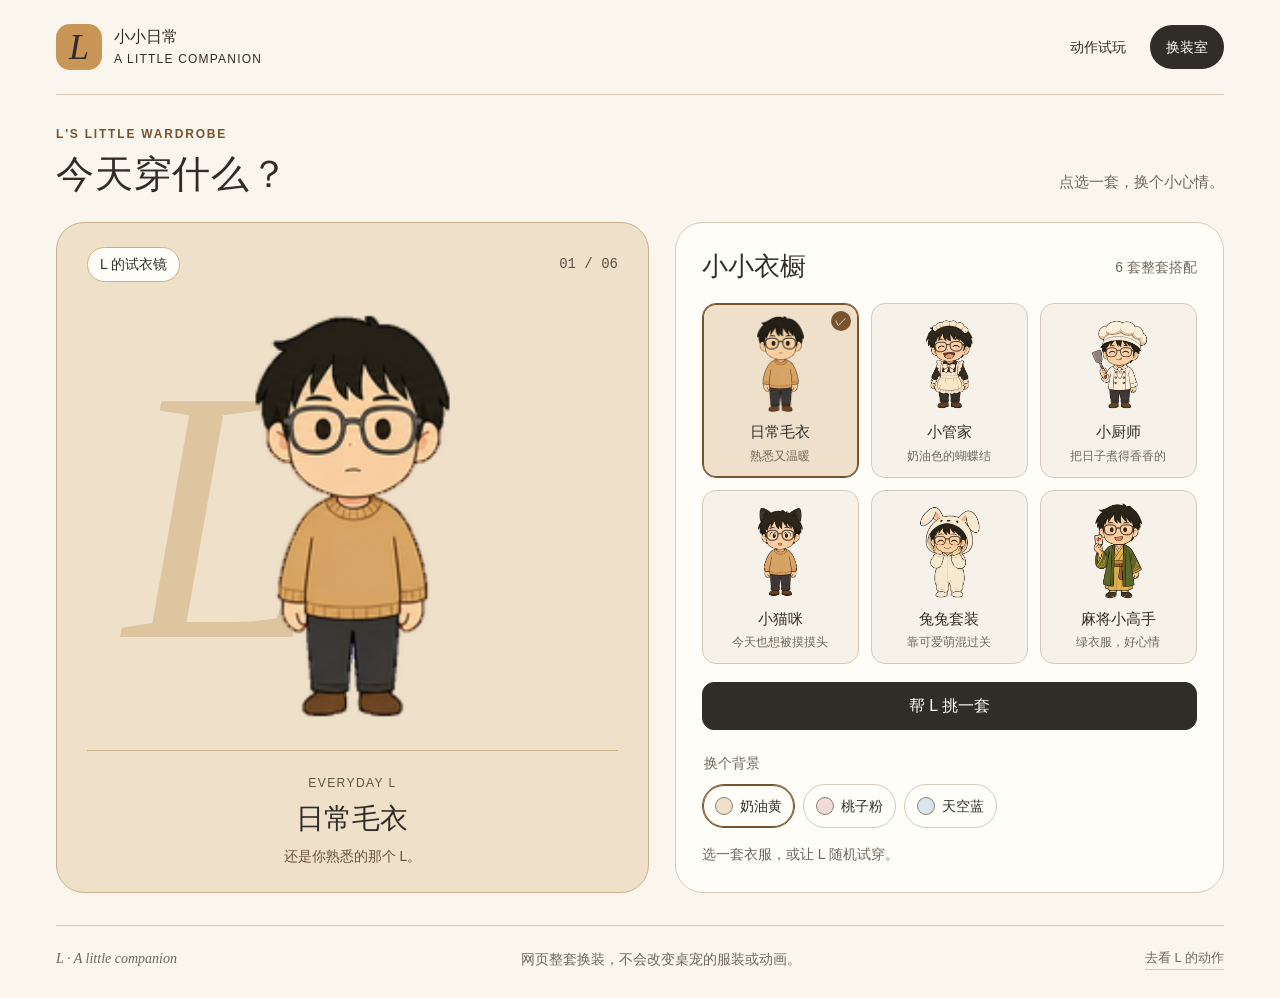
==== dressup.html @ 64b53c02 "Publish L animation showcase and dress-up game" ====
<!doctype html>
<html lang="zh-CN">
<head>
  <meta charset="UTF-8">
  <meta name="viewport" content="width=device-width, initial-scale=1">
  <meta name="theme-color" content="#f4ead9">
  <meta name="description" content="给 L 换一套衣服：日常毛衣、小管家、小厨师、猫耳、兔兔和麻将服。">
  <title>L 的换装室 · 小小日常</title>
  <link rel="icon" type="image/svg+xml" href="data:image/svg+xml,%3Csvg xmlns='http://www.w3.org/2000/svg' viewBox='0 0 32 32'%3E%3Crect width='32' height='32' rx='10' fill='%23ce9a5d'/%3E%3Ctext x='10' y='25' font-family='Georgia,serif' font-size='27' fill='%232c2925'%3EL%3C/text%3E%3C/svg%3E">
  <link rel="stylesheet" href="style.css">
  <link rel="stylesheet" href="dressup.css">
  <script src="dressup.js" defer></script>
</head>
<body class="dressup-page">
  <a class="skip-link" href="#closet">跳到衣橱</a>
  <div class="page-shell">
    <header class="site-header">
      <a class="brand" href="index.html" aria-label="L 的小小日常首页"><span class="brand-mark">L</span><span>小小日常<small>A LITTLE COMPANION</small></span></a>
      <nav class="site-nav" aria-label="网站导航"><a href="index.html">动作试玩</a><a href="dressup.html" aria-current="page">换装室</a></nav>
    </header>
    <main>
      <div class="room-heading"><div><p class="eyebrow">L'S LITTLE WARDROBE</p><h1>今天穿什么？</h1></div><p>点选一套，换个小心情。</p></div>
      <section class="dressing-room" aria-label="L 换装小游戏">
        <div class="fitting-card" id="fitting-card" data-background="honey">
          <div class="fitting-top"><span class="pill">L 的试衣镜</span><select id="mobile-outfit" aria-label="选择 L 的服装"><option value="original">日常毛衣</option><option value="butler">小管家</option><option value="chef">小厨师</option><option value="cat">小猫咪</option><option value="bunny">兔兔套装</option><option value="mahjong">麻将小高手</option></select><span class="outfit-index" id="outfit-index">01 / 06</span></div>
          <div class="fitting-stage" id="fitting-stage" aria-busy="false">
            <span class="fitting-letter" aria-hidden="true">L</span>
            <img class="dressed-l" id="dressed-l" src="original.png" width="384" height="416" alt="L 穿着驼色毛衣，戴着深灰圆眼镜">
          </div>
          <div class="fitting-caption"><span id="outfit-en">EVERYDAY L</span><h2 id="outfit-name">日常毛衣</h2><p id="outfit-caption">还是你熟悉的那个 L。</p></div>
        </div>
        <div class="closet-panel" id="closet">
          <div class="closet-heading"><h2>小小衣橱</h2><span>6 套整套搭配</span></div>
          <div class="outfit-grid" role="group" aria-label="选择整套服装">
            <button class="outfit-card selected" data-outfit="original" aria-pressed="true"><span class="outfit-thumb"><img src="original.png" width="192" height="208" alt=""></span><span class="outfit-label">日常毛衣</span><small>熟悉又温暖</small><span class="outfit-check" aria-hidden="true">✓</span></button>
            <button class="outfit-card" data-outfit="butler" aria-pressed="false" disabled><span class="outfit-thumb"><img src="butler.webp" width="1024" height="1536" alt=""></span><span class="outfit-label">小管家</span><small>奶油色的蝴蝶结</small><span class="outfit-check" aria-hidden="true">✓</span></button>
            <button class="outfit-card" data-outfit="chef" aria-pressed="false" disabled><span class="outfit-thumb"><img src="chef.webp" width="1024" height="1536" alt=""></span><span class="outfit-label">小厨师</span><small>把日子煮得香香的</small><span class="outfit-check" aria-hidden="true">✓</span></button>
            <button class="outfit-card" data-outfit="cat" aria-pressed="false" disabled><span class="outfit-thumb"><img src="cat.webp" width="1024" height="1536" alt=""></span><span class="outfit-label">小猫咪</span><small>今天也想被摸摸头</small><span class="outfit-check" aria-hidden="true">✓</span></button>
            <button class="outfit-card" data-outfit="bunny" aria-pressed="false" disabled><span class="outfit-thumb"><img src="bunny.webp" width="1024" height="1536" alt=""></span><span class="outfit-label">兔兔套装</span><small>靠可爱萌混过关</small><span class="outfit-check" aria-hidden="true">✓</span></button>
            <button class="outfit-card" data-outfit="mahjong" aria-pressed="false" disabled><span class="outfit-thumb"><img src="mahjong.webp" width="1024" height="1536" alt=""></span><span class="outfit-label">麻将小高手</span><small>绿衣服，好心情</small><span class="outfit-check" aria-hidden="true">✓</span></button>
          </div>
          <button class="random-button" id="random-outfit" disabled>帮 L 挑一套</button>
          <fieldset class="background-picker"><legend>换个背景</legend><div class="background-options"><button data-background="honey" aria-pressed="true"><span class="swatch honey" aria-hidden="true"></span>奶油黄</button><button data-background="rose" aria-pressed="false"><span class="swatch rose" aria-hidden="true"></span>桃子粉</button><button data-background="blue" aria-pressed="false"><span class="swatch blue" aria-hidden="true"></span>天空蓝</button></div></fieldset>
          <p class="room-status" id="room-status" role="status">选一套衣服，或让 L 随机试穿。</p>
          <p class="room-error" id="room-error" role="alert" hidden></p>
          <noscript><p>请启用 JavaScript 来给 L 换装。</p></noscript>
        </div>
      </section>
    </main>
    <footer><span>L · A little companion</span><p>网页整套换装，不会改变桌宠的服装或动画。</p><a href="index.html">去看 L 的动作</a></footer>
  </div>
</body>
</html>
---- style.css ----
:root{--paper:#faf6ee;--ink:#302d28;--muted:#70665b;--line:#d7c9b7;--camel:#c99657;--camel-deep:#78542e;--stage:#eee0c9;--cream:#fffdf8;--accent:#984c35;--radius:24px;font-family:"PingFang SC","Hiragino Sans GB","Microsoft YaHei",sans-serif;color:var(--ink);background:var(--paper);font-synthesis:none}
*{box-sizing:border-box}html{scroll-behavior:smooth;scroll-padding-top:24px}body{margin:0;font-size:1rem;line-height:1.6}button,a{-webkit-tap-highlight-color:transparent}button{font:inherit;color:inherit;cursor:pointer}a{color:inherit;text-decoration:none}button:focus-visible,a:focus-visible{outline:3px solid var(--accent);outline-offset:5px}button[disabled]{cursor:wait;opacity:.6}[hidden]{display:none!important}.page-shell{max-width:1264px;margin:auto;padding:0 48px}.skip-link{position:fixed;left:16px;top:-100px;background:var(--ink);color:white;padding:12px;z-index:10}.skip-link:focus{top:16px}
.site-header{display:flex;align-items:center;justify-content:space-between;gap:24px;padding:24px 0;border-bottom:1px solid var(--line)}.brand{display:flex;align-items:center;gap:12px;font-size:1rem;font-weight:600;line-height:1.4}.brand-mark{display:flex;align-items:center;justify-content:center;width:46px;height:46px;border-radius:14px;background:var(--camel);font:italic 36px Georgia,serif}.brand small{display:block;font-size:.65rem;letter-spacing:.16em;font-weight:500;margin-top:3px}.header-note{font-size:.875rem;color:var(--muted)}.header-link{font-size:.875rem;padding:8px 0;border-bottom:1px solid var(--ink)}.intro{display:flex;align-items:flex-end;justify-content:space-between;gap:32px;margin:42px 0 30px}.eyebrow{margin:0;font-size:.75rem;letter-spacing:.15em;font-weight:600;color:var(--camel-deep)}h1{font-family:"Songti SC","STSong",Georgia,serif;font-size:clamp(2.1rem,4.1vw,3.35rem);line-height:1.25;font-weight:500;letter-spacing:.02em;margin:10px 0 0}h1 em{font-family:Georgia,serif;color:var(--accent);font-size:1.2em;font-weight:400}.intro-copy{font-size:.9375rem;color:var(--muted);margin:0 0 5px;line-height:1.8}
.playground{display:grid;grid-template-columns:minmax(0,1.4fr) minmax(320px,1fr);gap:24px;align-items:stretch}.stage-card{position:relative;overflow:hidden;background:var(--stage);border:1px solid #ddc9ad;border-radius:var(--radius);padding:24px 30px 28px;display:flex;flex-direction:column;min-height:574px}.stage-topline{display:flex;align-items:center;justify-content:space-between;gap:8px;position:relative;z-index:2}.pill{font-size:.8125rem;border:1px solid #bdab92;border-radius:30px;padding:5px 12px;color:#62533f;background:#f7efdf}.frame-label{font:12px ui-monospace,SFMono-Regular,monospace;color:#655b4e;letter-spacing:.08em}.stage{position:relative;min-height:373px;display:flex;align-items:center;justify-content:center;flex:1;isolation:isolate}.stage-letter{position:absolute;font:italic 380px/.9 Georgia,serif;color:#dcc5a2;left:3%;top:50%;transform:translateY(-50%);z-index:-2;user-select:none}.stage-orbit{position:absolute;width:326px;height:326px;max-width:90%;border:1px solid #c9b18b;border-radius:50%;left:50%;top:49%;transform:translate(-50%,-50%);z-index:-1}.sprite{width:288px;height:312px;flex-shrink:0;background-repeat:no-repeat;position:relative;z-index:2;transform:translateY(8px)}.sprite img{width:100%;height:100%;object-fit:contain}.ground{position:absolute;width:175px;height:18px;border-radius:50%;background:#cfb48d;bottom:18px;left:50%;transform:translateX(-50%);opacity:.4;filter:blur(7px);z-index:0}.stage-corner{position:absolute;right:0;bottom:15px;font:italic 15px Georgia,serif;color:#7a6447;transform:rotate(-5deg)}.stage-bottomline{display:flex;align-items:flex-end;justify-content:space-between;gap:20px;border-top:1px solid #cfb998;padding-top:20px;z-index:2}.state-kicker{font-size:.6875rem;letter-spacing:.15em;color:var(--camel-deep)}.stage-bottomline h2{font-family:"Songti SC","STSong",serif;font-size:1.7rem;margin:2px 0 0;font-weight:500;line-height:1.3}.stage-bottomline p{margin:0 0 2px;font-size:.875rem;color:#66533c}.asset-error{color:var(--accent);font-size:.875rem;margin:10px 0 0}
.control-panel{padding:26px 24px 22px;border:1px solid var(--line);border-radius:var(--radius);background:var(--cream)}.control-panel h2{margin:7px 0 6px;font-family:"Songti SC","STSong",serif;font-size:1.7rem;font-weight:500;line-height:1.4}.panel-copy{font-size:.875rem;color:var(--muted);margin:0 0 22px}.action-grid{display:grid;grid-template-columns:repeat(2,minmax(0,1fr));gap:9px}.action{display:flex;align-items:center;gap:10px;position:relative;text-align:left;min-height:68px;background:transparent;border:1px solid var(--line);padding:11px 12px;border-radius:12px;transition:background .18s ease,border-color .18s ease,box-shadow .18s ease}.action:last-child{grid-column:1/-1}.action:hover{background:#f4ebdf;border-color:#a88961}.action.active{background:#ece0ce;border-color:#977246;box-shadow:inset 0 0 0 1px #977246}.action-no{font:11px ui-monospace,SFMono-Regular,monospace;color:var(--muted);align-self:flex-start;margin-top:5px}.action>span:nth-child(2){font-size:.875rem;white-space:nowrap}.action small{display:block;font-size:.625rem;letter-spacing:.055em;line-height:1.5;color:var(--muted);margin-top:3px}.selected-mark{margin-left:auto;width:5px;height:5px;flex-shrink:0;border-radius:50%;background:transparent}.active .selected-mark{background:var(--camel-deep)}.playback{display:flex;gap:10px;margin-top:22px}.play-button,.step-button{min-height:46px;display:flex;align-items:center;justify-content:center;gap:8px;border-radius:10px;border:1px solid var(--ink);font-size:.875rem;transition:background .18s ease}.play-button{background:var(--ink);color:var(--cream);flex:1}.play-button:hover{background:#554939}.step-button{background:transparent;padding:10px 14px;border-color:var(--line)}.step-button:hover{background:#f3e8d8}.playback svg{width:17px;height:17px;fill:none;stroke:currentColor;stroke-width:1.8;stroke-linejoin:round}.play-note{margin:11px 0 0;color:var(--muted);font-size:.75rem;line-height:1.7}
.about{display:grid;grid-template-columns:.8fr 1.4fr;gap:55px;border-top:1px solid var(--line);margin-top:45px;padding:34px 0 40px;align-items:center}.about h2{font-family:"Songti SC","STSong",serif;font-size:1.75rem;line-height:1.5;font-weight:500;margin:8px 0 0}.about-body>p{margin:0;font-size:1rem;line-height:1.9;max-width:600px;color:#62594e}.character-notes{display:flex;flex-wrap:wrap;gap:8px 20px;margin-top:17px}.character-notes span{font-size:.8125rem;display:inline-flex;align-items:center;gap:8px}.character-notes span:before{content:"";width:3px;height:3px;background:var(--camel-deep);border-radius:50%}footer{display:flex;align-items:center;justify-content:space-between;gap:18px;padding:22px 0 28px;border-top:1px solid var(--line);font-size:.75rem;color:var(--muted)}footer>span{font-family:Georgia,serif;font-style:italic;font-size:.875rem}footer p{margin:0;text-align:center}footer a{font-size:.8125rem;border-bottom:1px solid var(--line);white-space:nowrap}
@media(min-width:1350px){.stage-card{min-height:594px}.stage{min-height:394px}.sprite{width:307.2px;height:332.8px}.ground{bottom:16px}}
@media(max-width:1000px){.page-shell{padding:0 30px}.playground{grid-template-columns:minmax(0,1.2fr) minmax(300px,1fr);gap:18px}.stage-card{padding:24px;min-height:586px}.control-panel{padding:24px 18px}.action{gap:7px;padding:10px 9px}.stage-bottomline{align-items:flex-start;flex-direction:column;gap:7px}.intro-copy{font-size:.875rem}.stage-letter{font-size:320px}.stage-corner{right:-10px;font-size:13px}.about{gap:30px}}
@media(max-width:760px){.page-shell{padding:0 20px}.site-header{padding:18px 0}.header-note{display:none}.intro{margin:30px 0 24px;align-items:flex-start;flex-direction:column;gap:12px}.intro-copy br{display:none}.intro-copy{font-size:.875rem}.eyebrow{font-size:.6875rem}h1{font-size:2.25rem}.playground{grid-template-columns:1fr;gap:18px}.stage-card{padding:20px 22px 22px;min-height:490px}.stage{min-height:330px}.stage-letter{font-size:315px;left:10%}.stage-orbit{width:276px;height:276px}.sprite{width:268.8px;height:291.2px}.stage-bottomline{flex-direction:row;align-items:flex-end;gap:10px}.stage-bottomline h2{font-size:1.5rem}.stage-bottomline p{font-size:.8125rem}.control-panel{padding:24px}.action-grid{grid-template-columns:repeat(3,minmax(0,1fr))}.action:last-child{grid-column:auto}.action{min-height:73px;padding:10px;gap:5px}.action-no{font-size:10px;margin-top:4px}.action>span:nth-child(2){font-size:.875rem}.selected-mark{display:none}.about{grid-template-columns:1fr;gap:18px;margin-top:32px;padding:28px 0}.about h2 br{display:none}.about h2{font-size:1.5rem}.about-body>p{font-size:.9375rem}footer{flex-wrap:wrap;gap:14px;padding:20px 0}footer p{order:3;text-align:left;flex-basis:100%;font-size:.75rem}}
@media(max-width:420px){.page-shell{padding:0 16px}.control-panel{padding:22px 16px}.action{flex-direction:column;align-items:flex-start;gap:3px;padding:9px 11px}.action-no{font-size:10px;margin:0}.action small{font-size:.6rem;margin-top:1px}.stage-card{padding:18px 18px 22px}.stage-corner{font-size:12px;right:-4px}.stage-bottomline p{max-width:155px}.stage-letter{left:4%}h1{font-size:2rem}}
@media(prefers-reduced-motion:reduce){html{scroll-behavior:auto}*,*:before,*:after{transition:none!important;animation:none!important}}
.brand small,.state-kicker,.action-no,.action small,.eyebrow{font-size:.75rem}.brand small{letter-spacing:.1em}.mobile-action{display:none}.header-links{display:flex;gap:20px;flex-shrink:0}.header-links a{white-space:nowrap;min-height:44px;display:flex;align-items:center}
@media(max-width:760px){.stage-topline .pill{display:none}.mobile-action{display:block;min-height:44px;max-width:75%;padding:8px 30px 8px 12px;font:inherit;font-size:.875rem;color:var(--ink);border:1px solid #a58a64;border-radius:10px;background:#f7efdf;cursor:pointer}.mobile-action:focus-visible{outline:3px solid var(--accent);outline-offset:4px}.action-no,.action small,.eyebrow{font-size:.75rem}}
@media(max-width:760px){.header-links{gap:14px}.site-header .brand small{display:none}}
---- dressup.css ----
.site-nav{display:flex;gap:8px;font-size:.875rem}.site-nav a{min-height:44px;display:flex;align-items:center;padding:8px 16px;border-radius:25px}.site-nav a:hover{background:#eee0ce}.site-nav a[aria-current]{background:var(--ink);color:var(--cream)}
.room-heading{display:flex;align-items:flex-end;justify-content:space-between;gap:24px;margin:30px 0 24px}.room-heading h1{font-size:clamp(2rem,3vw,2.7rem);margin-top:6px}.room-heading>p{font-size:.9375rem;color:var(--muted);margin:0 0 4px}
.dressing-room{display:grid;grid-template-columns:minmax(0,1.08fr) minmax(0,1fr);gap:26px;margin-bottom:32px;align-items:stretch}.fitting-card{--fitting-bg:#eee0c9;--fitting-mark:#ddc5a0;--fitting-line:#c8b18b;background:var(--fitting-bg);border:1px solid var(--fitting-line);border-radius:28px;padding:24px 30px;display:flex;flex-direction:column;overflow:hidden;transition:background-color .2s,border-color .2s}.fitting-card[data-background=rose]{--fitting-bg:#f2dad5;--fitting-mark:#e5beb7;--fitting-line:#d9b7b0}.fitting-card[data-background=blue]{--fitting-bg:#dae5ed;--fitting-mark:#bdcedc;--fitting-line:#b0c2d0}.fitting-top{display:flex;align-items:center;justify-content:space-between;gap:12px}.fitting-top .pill{color:var(--ink);background:var(--cream);border-color:var(--fitting-line);font-size:.875rem}.outfit-index{font:.875rem ui-monospace,SFMono-Regular,monospace;color:#5c5144}.fitting-stage{position:relative;display:flex;align-items:center;justify-content:center;min-height:414px;flex:1;isolation:isolate}.fitting-letter{position:absolute;z-index:-1;font:italic 360px/1 Georgia,serif;color:var(--fitting-mark);left:7%;top:50%;transform:translateY(-50%);user-select:none}.dressed-l{width:100%;height:420px;object-fit:contain;position:relative;transition:opacity .16s;filter:none}.fitting-stage[aria-busy=true] .dressed-l{opacity:.55}.fitting-caption{text-align:center;border-top:1px solid var(--fitting-line);padding-top:18px}.fitting-caption>span{font-size:.75rem;letter-spacing:.12em;color:#62533f}.fitting-caption h2{font-family:"Songti SC","STSong",serif;font-size:1.75rem;font-weight:500;margin:2px 0}.fitting-caption p{margin:4px 0 0;font-size:.875rem;color:#66533c}
.closet-panel{padding:26px;border:1px solid var(--line);border-radius:28px;background:var(--cream)}.closet-heading{display:flex;align-items:center;justify-content:space-between;gap:10px;margin-bottom:18px}.closet-heading h2{font-family:"Songti SC","STSong",serif;font-size:1.6rem;font-weight:500;line-height:1.4;margin:0}.closet-heading>span{font-size:.875rem;color:var(--muted)}.outfit-grid{display:grid;grid-template-columns:repeat(3,minmax(0,1fr));gap:12px}.outfit-card{position:relative;min-width:0;display:flex;flex-direction:column;align-items:center;border:1px solid var(--line);border-radius:14px;background:#f7f2e9;padding:10px 8px 12px;transition:background-color .18s,border-color .18s;text-align:center}.outfit-card:hover{border-color:#a18058;background:#eee3d1}.outfit-card.selected{border-color:var(--camel-deep);background:#eee0cb;box-shadow:inset 0 0 0 1px var(--camel-deep)}.outfit-thumb{width:100%;height:100px;display:flex;align-items:center;justify-content:center;margin-bottom:7px}.outfit-thumb img{width:100%;height:100%;object-fit:contain}.reference-thumb img{border-radius:9px;width:100px;max-width:100%;object-fit:cover}.outfit-label{font-size:.9375rem;font-weight:600;line-height:1.5}.outfit-card small{font-size:.75rem;color:var(--muted);line-height:1.5;margin-top:3px}.outfit-check{display:none;position:absolute;top:7px;right:7px;background:var(--camel-deep);color:white;border-radius:50%;width:20px;height:20px;font-size:.75rem;line-height:20px}.selected .outfit-check{display:block}.random-button{width:100%;min-height:48px;border:1px solid var(--ink);border-radius:12px;background:var(--ink);color:var(--cream);font-size:1rem;margin-top:18px}.random-button:hover{background:#554939}.background-picker{padding:0;margin:22px 0 0;border:0;min-width:0}.background-picker legend{font-size:.875rem;color:var(--muted);margin-bottom:10px}.background-options{display:flex;gap:8px;flex-wrap:wrap}.background-options button{display:flex;align-items:center;gap:7px;background:transparent;border:1px solid var(--line);border-radius:25px;min-height:44px;padding:8px 12px;font-size:.875rem}.background-options button:hover{background:#f5eadb}.background-options button[aria-pressed=true]{border-color:var(--camel-deep);box-shadow:inset 0 0 0 1px var(--camel-deep)}.swatch{width:18px;height:18px;border:1px solid #8c8173;border-radius:50%;flex:none}.swatch.honey{background:#eee0c9}.swatch.rose{background:#f2dad5}.swatch.blue{background:#dae5ed}.room-status{font-size:.875rem;margin:15px 0 0;color:var(--muted);min-height:1.5em}.room-error{font-size:.875rem;color:var(--accent);margin:8px 0 0}.dressup-page footer{font-size:.875rem}.dressup-page footer p{font-size:.875rem}
@media(max-width:1050px){.dressing-room{gap:18px;grid-template-columns:minmax(0,1fr) minmax(0,1fr)}.closet-panel{padding:22px 18px}.outfit-grid{gap:9px}.outfit-card small{min-height:36px}.fitting-card{padding:22px}.fitting-letter{left:0;font-size:300px}.background-options button{padding:8px 10px}}
@media(max-width:760px){.room-heading{margin:22px 0 18px;gap:6px;align-items:flex-start;flex-direction:column}.room-heading h1{font-size:2rem}.room-heading>p{font-size:.875rem}.dressing-room{grid-template-columns:1fr;gap:16px;margin-bottom:24px}.fitting-card{padding:18px 20px 20px}.fitting-stage{min-height:272px}.dressed-l{height:280px}.fitting-letter{font-size:260px;left:12%}.fitting-caption{padding-top:12px}.fitting-caption h2{font-size:1.5rem}.fitting-caption p{font-size:.875rem}.closet-panel{padding:22px 18px}.outfit-card small{min-height:0}.site-nav{gap:2px}.site-nav a{padding:8px 12px}.dressup-page .brand small{font-size:.75rem;letter-spacing:0}.closet-heading>span{font-size:.875rem}.background-options{gap:8px}}
#mobile-outfit{display:none;font:inherit;font-size:.875rem;color:var(--ink);background:var(--cream);min-height:44px;max-width:75%;border:1px solid var(--fitting-line);border-radius:10px;padding:8px 28px 8px 12px}#mobile-outfit:focus-visible{outline:3px solid var(--accent);outline-offset:4px}
@media(max-width:760px){#mobile-outfit{display:block}.fitting-top .pill{display:none}.dressup-page .brand small{display:none}.dressup-page .site-header{gap:12px}.site-nav{flex-shrink:0}.site-nav a{white-space:nowrap}}
@media(max-width:370px){.site-nav a{padding:8px}.brand{gap:8px}.brand-mark{width:38px;height:42px}.dressup-page .brand small{display:none}.outfit-card small{min-height:36px}.background-options button{padding:8px}}
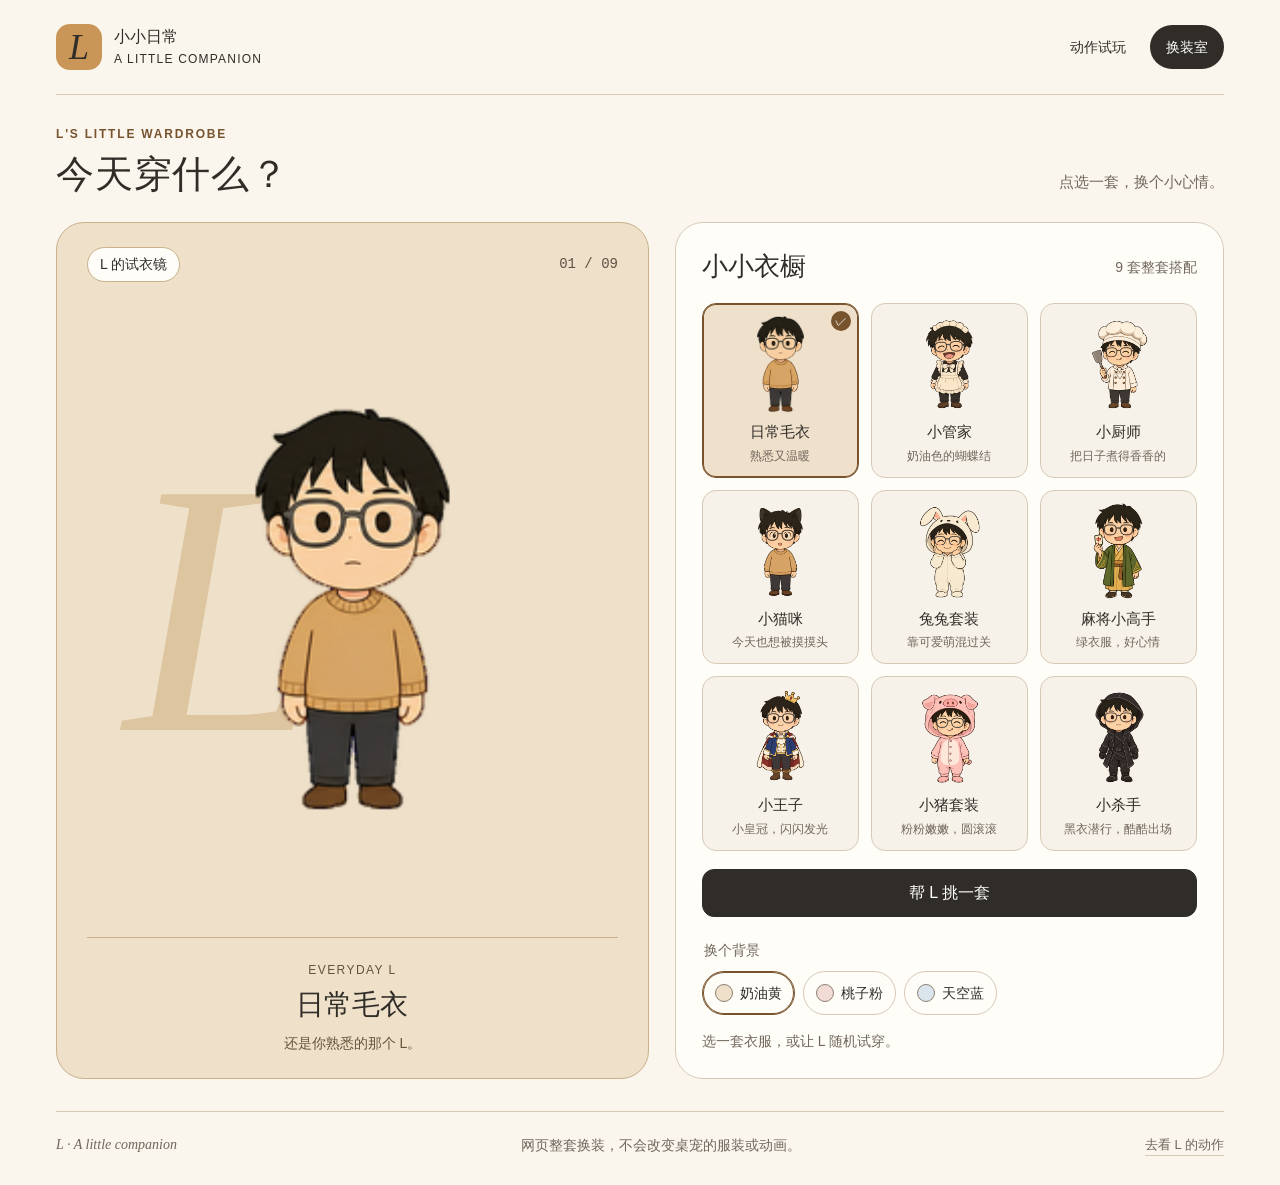
==== commit 90f5b87e: "Add prince, pig and stealth outfits for L" ====
--- a/dressup.html
+++ b/dressup.html
@@ -4,12 +4,12 @@
   <meta charset="UTF-8">
   <meta name="viewport" content="width=device-width, initial-scale=1">
   <meta name="theme-color" content="#f4ead9">
-  <meta name="description" content="给 L 换一套衣服：日常毛衣、小管家、小厨师、猫耳、兔兔和麻将服。">
+  <meta name="description" content="给 L 换一套衣服：日常毛衣、小管家、小厨师、小猫咪、兔兔、麻将服、小王子、小猪和小杀手，9 套搭配随心挑。">
   <title>L 的换装室 · 小小日常</title>
   <link rel="icon" type="image/svg+xml" href="data:image/svg+xml,%3Csvg xmlns='http://www.w3.org/2000/svg' viewBox='0 0 32 32'%3E%3Crect width='32' height='32' rx='10' fill='%23ce9a5d'/%3E%3Ctext x='10' y='25' font-family='Georgia,serif' font-size='27' fill='%232c2925'%3EL%3C/text%3E%3C/svg%3E">
   <link rel="stylesheet" href="style.css">
   <link rel="stylesheet" href="dressup.css">
-  <script src="dressup.js" defer></script>
+  <script src="dressup.js?v=20261003-9" defer></script>
 </head>
 <body class="dressup-page">
   <a class="skip-link" href="#closet">跳到衣橱</a>
@@ -22,7 +22,7 @@
       <div class="room-heading"><div><p class="eyebrow">L'S LITTLE WARDROBE</p><h1>今天穿什么？</h1></div><p>点选一套，换个小心情。</p></div>
       <section class="dressing-room" aria-label="L 换装小游戏">
         <div class="fitting-card" id="fitting-card" data-background="honey">
-          <div class="fitting-top"><span class="pill">L 的试衣镜</span><select id="mobile-outfit" aria-label="选择 L 的服装"><option value="original">日常毛衣</option><option value="butler">小管家</option><option value="chef">小厨师</option><option value="cat">小猫咪</option><option value="bunny">兔兔套装</option><option value="mahjong">麻将小高手</option></select><span class="outfit-index" id="outfit-index">01 / 06</span></div>
+          <div class="fitting-top"><span class="pill">L 的试衣镜</span><select id="mobile-outfit" aria-label="选择 L 的服装"><option value="original">日常毛衣</option><option value="butler">小管家</option><option value="chef">小厨师</option><option value="cat">小猫咪</option><option value="bunny">兔兔套装</option><option value="mahjong">麻将小高手</option><option value="prince">小王子</option><option value="pig">小猪套装</option><option value="assassin">小杀手</option></select><span class="outfit-index" id="outfit-index">01 / 09</span></div>
           <div class="fitting-stage" id="fitting-stage" aria-busy="false">
             <span class="fitting-letter" aria-hidden="true">L</span>
             <img class="dressed-l" id="dressed-l" src="original.png" width="384" height="416" alt="L 穿着驼色毛衣，戴着深灰圆眼镜">
@@ -30,7 +30,7 @@
           <div class="fitting-caption"><span id="outfit-en">EVERYDAY L</span><h2 id="outfit-name">日常毛衣</h2><p id="outfit-caption">还是你熟悉的那个 L。</p></div>
         </div>
         <div class="closet-panel" id="closet">
-          <div class="closet-heading"><h2>小小衣橱</h2><span>6 套整套搭配</span></div>
+          <div class="closet-heading"><h2>小小衣橱</h2><span>9 套整套搭配</span></div>
           <div class="outfit-grid" role="group" aria-label="选择整套服装">
             <button class="outfit-card selected" data-outfit="original" aria-pressed="true"><span class="outfit-thumb"><img src="original.png" width="192" height="208" alt=""></span><span class="outfit-label">日常毛衣</span><small>熟悉又温暖</small><span class="outfit-check" aria-hidden="true">✓</span></button>
             <button class="outfit-card" data-outfit="butler" aria-pressed="false" disabled><span class="outfit-thumb"><img src="butler.webp" width="1024" height="1536" alt=""></span><span class="outfit-label">小管家</span><small>奶油色的蝴蝶结</small><span class="outfit-check" aria-hidden="true">✓</span></button>
@@ -38,6 +38,9 @@
             <button class="outfit-card" data-outfit="cat" aria-pressed="false" disabled><span class="outfit-thumb"><img src="cat.webp" width="1024" height="1536" alt=""></span><span class="outfit-label">小猫咪</span><small>今天也想被摸摸头</small><span class="outfit-check" aria-hidden="true">✓</span></button>
             <button class="outfit-card" data-outfit="bunny" aria-pressed="false" disabled><span class="outfit-thumb"><img src="bunny.webp" width="1024" height="1536" alt=""></span><span class="outfit-label">兔兔套装</span><small>靠可爱萌混过关</small><span class="outfit-check" aria-hidden="true">✓</span></button>
             <button class="outfit-card" data-outfit="mahjong" aria-pressed="false" disabled><span class="outfit-thumb"><img src="mahjong.webp" width="1024" height="1536" alt=""></span><span class="outfit-label">麻将小高手</span><small>绿衣服，好心情</small><span class="outfit-check" aria-hidden="true">✓</span></button>
+            <button class="outfit-card" data-outfit="prince" aria-pressed="false" disabled><span class="outfit-thumb"><img src="prince.webp" width="1024" height="1536" alt="" loading="lazy"></span><span class="outfit-label">小王子</span><small>小皇冠，闪闪发光</small><span class="outfit-check" aria-hidden="true">✓</span></button>
+            <button class="outfit-card" data-outfit="pig" aria-pressed="false" disabled><span class="outfit-thumb"><img src="pig.webp" width="1024" height="1536" alt="" loading="lazy"></span><span class="outfit-label">小猪套装</span><small>粉粉嫩嫩，圆滚滚</small><span class="outfit-check" aria-hidden="true">✓</span></button>
+            <button class="outfit-card" data-outfit="assassin" aria-pressed="false" disabled><span class="outfit-thumb"><img src="assassin.webp" width="1024" height="1536" alt="" loading="lazy"></span><span class="outfit-label">小杀手</span><small>黑衣潜行，酷酷出场</small><span class="outfit-check" aria-hidden="true">✓</span></button>
           </div>
           <button class="random-button" id="random-outfit" disabled>帮 L 挑一套</button>
           <fieldset class="background-picker"><legend>换个背景</legend><div class="background-options"><button data-background="honey" aria-pressed="true"><span class="swatch honey" aria-hidden="true"></span>奶油黄</button><button data-background="rose" aria-pressed="false"><span class="swatch rose" aria-hidden="true"></span>桃子粉</button><button data-background="blue" aria-pressed="false"><span class="swatch blue" aria-hidden="true"></span>天空蓝</button></div></fieldset>
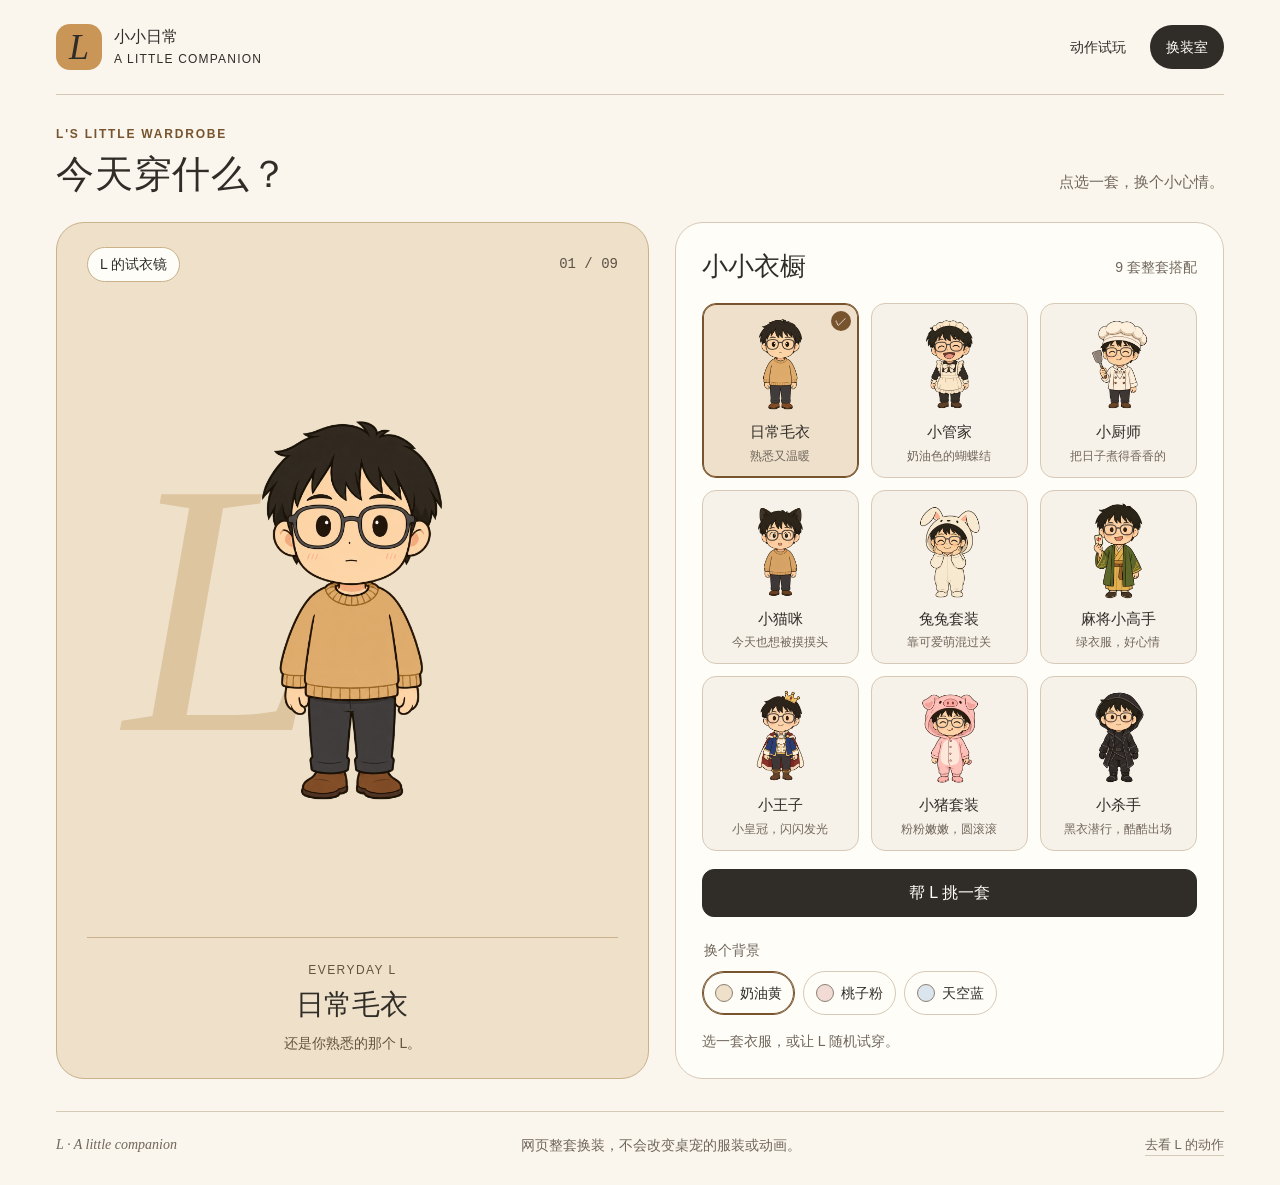
==== commit 9d3bc39b: "Replace blurry daily sweater with HD illustration" ====
--- a/dressup.html
+++ b/dressup.html
@@ -9,7 +9,7 @@
   <link rel="icon" type="image/svg+xml" href="data:image/svg+xml,%3Csvg xmlns='http://www.w3.org/2000/svg' viewBox='0 0 32 32'%3E%3Crect width='32' height='32' rx='10' fill='%23ce9a5d'/%3E%3Ctext x='10' y='25' font-family='Georgia,serif' font-size='27' fill='%232c2925'%3EL%3C/text%3E%3C/svg%3E">
   <link rel="stylesheet" href="style.css">
   <link rel="stylesheet" href="dressup.css">
-  <script src="dressup.js?v=20261003-9" defer></script>
+  <script src="dressup.js?v=20261003-daily-hd" defer></script>
 </head>
 <body class="dressup-page">
   <a class="skip-link" href="#closet">跳到衣橱</a>
@@ -25,14 +25,14 @@
           <div class="fitting-top"><span class="pill">L 的试衣镜</span><select id="mobile-outfit" aria-label="选择 L 的服装"><option value="original">日常毛衣</option><option value="butler">小管家</option><option value="chef">小厨师</option><option value="cat">小猫咪</option><option value="bunny">兔兔套装</option><option value="mahjong">麻将小高手</option><option value="prince">小王子</option><option value="pig">小猪套装</option><option value="assassin">小杀手</option></select><span class="outfit-index" id="outfit-index">01 / 09</span></div>
           <div class="fitting-stage" id="fitting-stage" aria-busy="false">
             <span class="fitting-letter" aria-hidden="true">L</span>
-            <img class="dressed-l" id="dressed-l" src="original.png" width="384" height="416" alt="L 穿着驼色毛衣，戴着深灰圆眼镜">
+            <img class="dressed-l" id="dressed-l" src="original-hd.webp" width="1024" height="1536" alt="L 穿着驼色毛衣，戴着深灰圆眼镜">
           </div>
           <div class="fitting-caption"><span id="outfit-en">EVERYDAY L</span><h2 id="outfit-name">日常毛衣</h2><p id="outfit-caption">还是你熟悉的那个 L。</p></div>
         </div>
         <div class="closet-panel" id="closet">
           <div class="closet-heading"><h2>小小衣橱</h2><span>9 套整套搭配</span></div>
           <div class="outfit-grid" role="group" aria-label="选择整套服装">
-            <button class="outfit-card selected" data-outfit="original" aria-pressed="true"><span class="outfit-thumb"><img src="original.png" width="192" height="208" alt=""></span><span class="outfit-label">日常毛衣</span><small>熟悉又温暖</small><span class="outfit-check" aria-hidden="true">✓</span></button>
+            <button class="outfit-card selected" data-outfit="original" aria-pressed="true"><span class="outfit-thumb"><img src="original-hd.webp" width="1024" height="1536" alt=""></span><span class="outfit-label">日常毛衣</span><small>熟悉又温暖</small><span class="outfit-check" aria-hidden="true">✓</span></button>
             <button class="outfit-card" data-outfit="butler" aria-pressed="false" disabled><span class="outfit-thumb"><img src="butler.webp" width="1024" height="1536" alt=""></span><span class="outfit-label">小管家</span><small>奶油色的蝴蝶结</small><span class="outfit-check" aria-hidden="true">✓</span></button>
             <button class="outfit-card" data-outfit="chef" aria-pressed="false" disabled><span class="outfit-thumb"><img src="chef.webp" width="1024" height="1536" alt=""></span><span class="outfit-label">小厨师</span><small>把日子煮得香香的</small><span class="outfit-check" aria-hidden="true">✓</span></button>
             <button class="outfit-card" data-outfit="cat" aria-pressed="false" disabled><span class="outfit-thumb"><img src="cat.webp" width="1024" height="1536" alt=""></span><span class="outfit-label">小猫咪</span><small>今天也想被摸摸头</small><span class="outfit-check" aria-hidden="true">✓</span></button>
